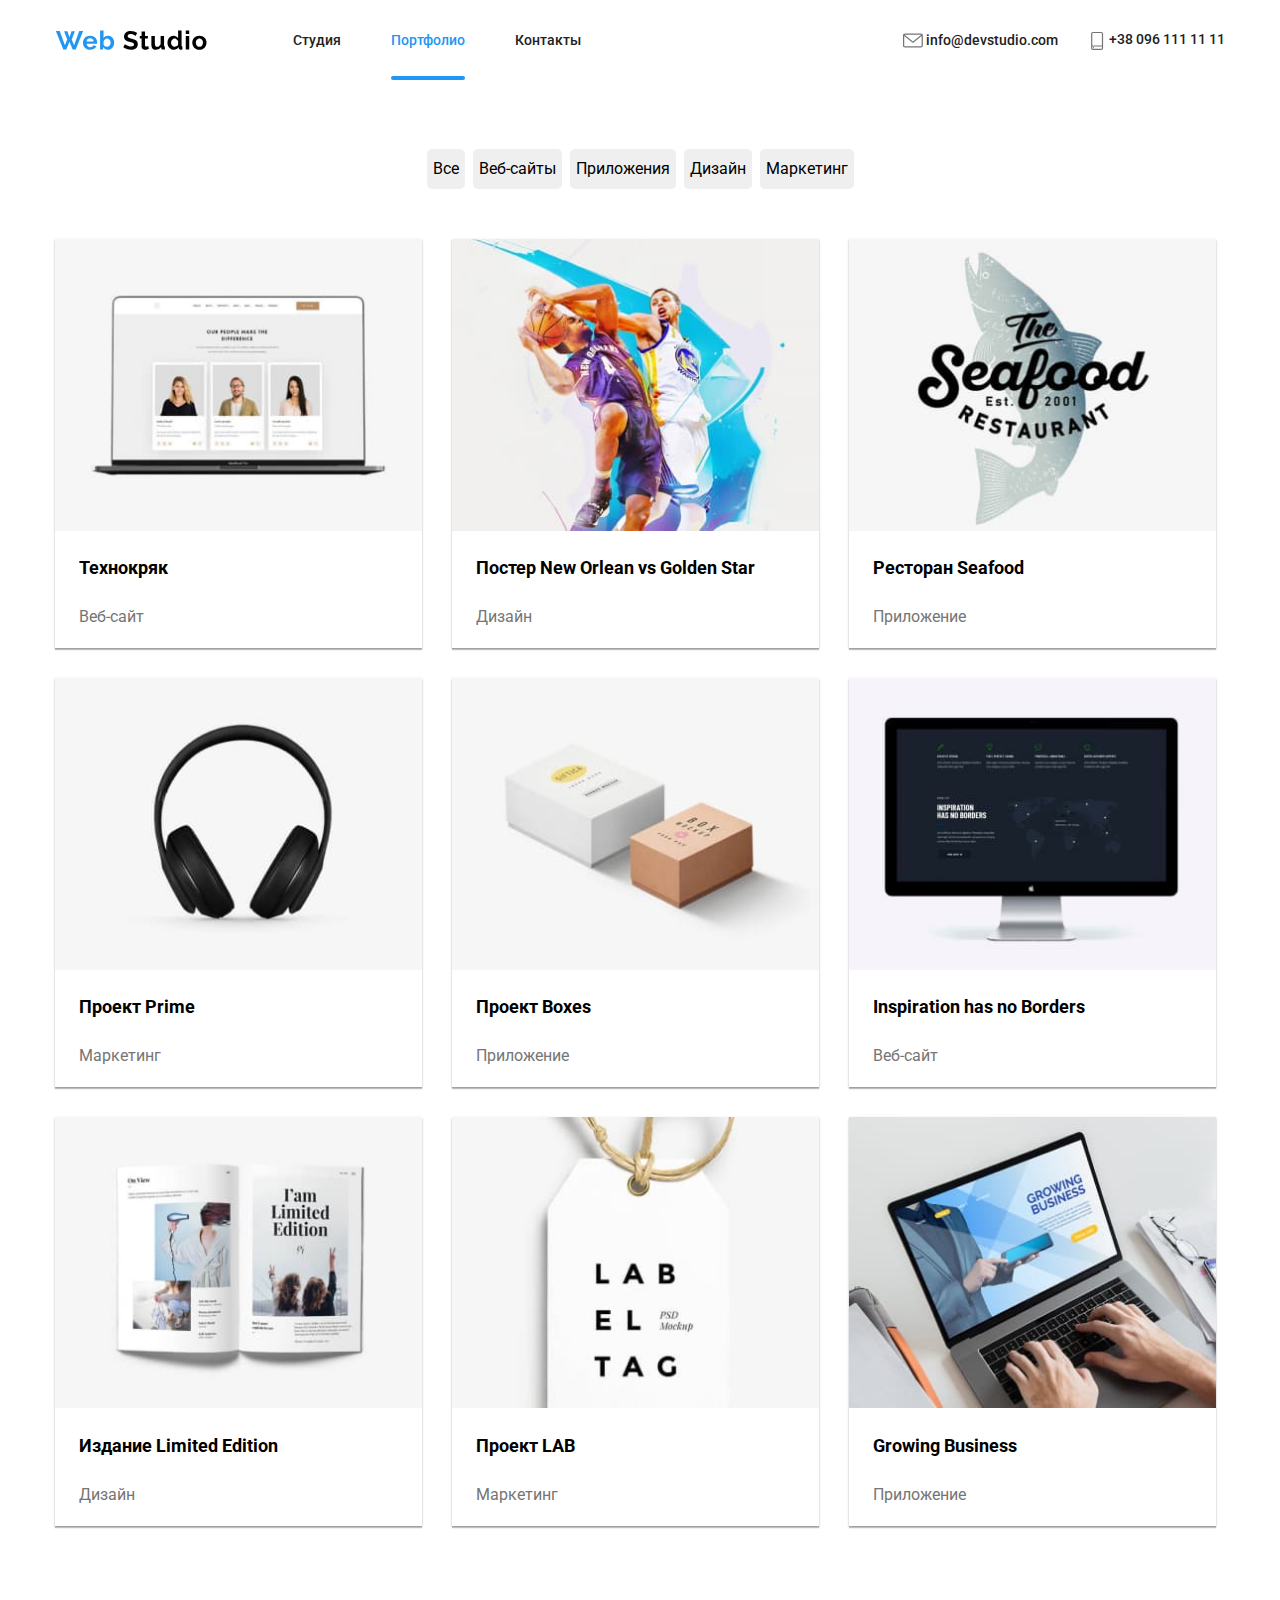
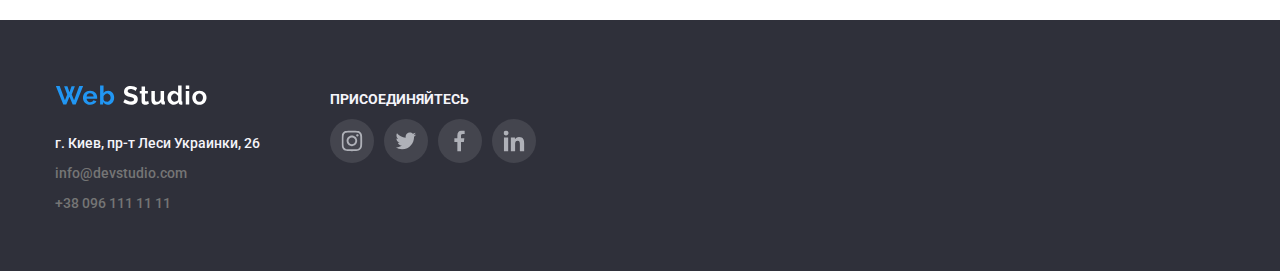
==== portfolio.html @ 3727a521 "Start" ====
<!DOCTYPE html>
<html lang="en">
  <head>
    <meta charset="UTF-8" />
    <meta name="viewport" content="width=device-width, initial-scale=1.0" />
    <link
      href="https://fonts.googleapis.com/css2?family=Roboto:wght@400;500;700;900&display=swap"
      rel="stylesheet"
    />
    <title>Портфолио</title>
    <link
      rel="stylesheet"
      href="https://cdnjs.cloudflare.com/ajax/libs/modern-normalize/0.7.0/modern-normalize.min.css"
    />
    <link rel="stylesheet" href="./styles.css" />
  </head>
  <body>
    <header>
      <nav class="container">
        <a href="./index.html">
          <svg class="svgnav-item" width="153" height="31">
            <use href="./images/symbol-defs.svg#icon-WebStudio"></use>
          </svg>
        </a>

        <ul class="nav-maincontainer">
          <li>
            <a class="nav-mainitem" href="./index.html">Студия</a>
          </li>
          <li>
            <a class="nav-mainitem selected" href="./portfolio.html"
              >Портфолио</a
            >
          </li>
          <li><a class="nav-mainitem" href="">Контакты</a></li>
        </ul>
        <address>
          <ul class="nav-adresscontainer">
            <li>
              <a href="mailto:info@devstudio.com" class="nav-adressitem">
                <svg class="svgnav-item" width="20" height="20">
                  <use href="./images/symbol-defs.svg#icon-envelope"></use>
                </svg>
                info@devstudio.com
              </a>
            </li>
            <li>
              <a href="tel:+380961111111" class="nav-adressitem">
                <svg class="svgnav-item" width="18" height="18">
                  <use href="./images/symbol-defs.svg#icon-smartphone"></use>
                </svg>
                +38 096 111 11 11
              </a>
            </li>
          </ul>
        </address>
      </nav>
    </header>

    <main>
      <h1 class="portfolio-title">
        Портфолио наших работ
      </h1>
      <ul class="button-list">
        <li><button type="button" class="button-filter">Все</button></li>
        <li><button type="button" class="button-filter">Веб-сайты</button></li>
        <li><button type="button" class="button-filter">Приложения</button></li>
        <li><button type="button" class="button-filter">Дизайн</button></li>
        <li><button type="button" class="button-filter">Маркетинг</button></li>
      </ul>
      <section class="sec-ourportfolio">
        <div class="container">
          <ul class="sec-ourportfoliolist">
            <li>
              <a href=""
                ><img src="./images/imgOptim11.jpg" width="367" alt="" />
                <div class="overley">
                  <p>
                    Lorem ipsum dolor sit amet, consectetur adipisicing elit.
                    Impedit fugiat magnam sint deserunt nihil ullam fugit
                    expedita mollitia aperiam suscipit.
                  </p>
                </div>
              </a>
              <h2>Технокряк</h2>
              <p>Веб-сайт</p>
            </li>
            <li>
              <a href=""
                ><img src="./images/imgOptim12.jpg" width="367" alt="" />
                <div class="overley">
                  <p>
                    Lorem ipsum dolor sit amet, consectetur adipisicing elit.
                    Impedit fugiat magnam sint deserunt nihil ullam fugit
                    expedita mollitia aperiam suscipit.
                  </p>
                </div>
              </a>
              <h2>Постер New Orlean vs Golden Star</h2>
              <p>Дизайн</p>
            </li>
            <li>
              <a href=""
                ><img src="./images/imgOptim13.jpg" width="367" alt="" />
                <div class="overley">
                  <p>
                    Lorem ipsum dolor sit amet, consectetur adipisicing elit.
                    Impedit fugiat magnam sint deserunt nihil ullam fugit
                    expedita mollitia aperiam suscipit.
                  </p>
                </div>
              </a>
              <h2>Ресторан Seafood</h2>
              <p>Приложение</p>
            </li>
            <li>
              <a href=""
                ><img src="./images/imgOptim14.jpg" width="367" alt="" />
                <div class="overley">
                  <p>
                    Lorem ipsum dolor sit amet, consectetur adipisicing elit.
                    Impedit fugiat magnam sint deserunt nihil ullam fugit
                    expedita mollitia aperiam suscipit.
                  </p>
                </div>
              </a>
              <h2>Проект Prime</h2>
              <p>Маркетинг</p>
            </li>
            <li>
              <a href=""
                ><img src="./images/imgOptim15.jpg" width="367" alt="" />
                <div class="overley">
                  <p>
                    Lorem ipsum dolor sit amet, consectetur adipisicing elit.
                    Impedit fugiat magnam sint deserunt nihil ullam fugit
                    expedita mollitia aperiam suscipit.
                  </p>
                </div>
              </a>
              <h2>Проект Boxes</h2>
              <p>Приложение</p>
            </li>
            <li>
              <a href=""
                ><img src="./images/imgOptim16.jpg" width="367" alt="" />
                <div class="overley">
                  <p>
                    Lorem ipsum dolor sit amet, consectetur adipisicing elit.
                    Impedit fugiat magnam sint deserunt nihil ullam fugit
                    expedita mollitia aperiam suscipit.
                  </p>
                </div>
              </a>
              <h2>Inspiration has no Borders</h2>
              <p>Веб-сайт</p>
            </li>
            <li>
              <a href=""
                ><img src="./images/imgOptim17.jpg" width="367" alt="" />
                <div class="overley">
                  <p>
                    Lorem ipsum dolor sit amet, consectetur adipisicing elit.
                    Impedit fugiat magnam sint deserunt nihil ullam fugit
                    expedita mollitia aperiam suscipit.
                  </p>
                </div>
              </a>
              <h2>Издание Limited Edition</h2>
              <p>Дизайн</p>
            </li>
            <li>
              <a href=""
                ><img src="./images/imgOptim18.jpg" width="367" alt="" />
                <div class="overley">
                  <p>
                    Lorem ipsum dolor sit amet, consectetur adipisicing elit.
                    Impedit fugiat magnam sint deserunt nihil ullam fugit
                    expedita mollitia aperiam suscipit.
                  </p>
                </div>
              </a>
              <h2>Проект LAB</h2>
              <p>Маркетинг</p>
            </li>
            <li>
              <a href=""
                ><img src="./images/imgOptim19.jpg" width="367" alt="" />
                <div class="overley">
                  <p>
                    Lorem ipsum dolor sit amet, consectetur adipisicing elit.
                    Impedit fugiat magnam sint deserunt nihil ullam fugit
                    expedita mollitia aperiam suscipit.
                  </p>
                </div>
              </a>
              <h2>Growing Business</h2>
              <p>Приложение</p>
            </li>
          </ul>
        </div>
      </section>
    </main>
    <footer>
      <div class="container foot-container">
        <div>
          <a href="./index.html">
            <svg class="svgnav-item-foot" width="153" height="31">
              <use href="./images/symbol-defs.svg#icon-WebStudio"></use>
            </svg>
          </a>
          <address>
            <p>г. Киев, пр-т Леси Украинки, 26</p>
            <p>
              <a href="" class="nav-adressitem-foot"> info@devstudio.com </a>
            </p>
            <p>
              <a href="" class="nav-adressitem-foot"> +38 096 111 11 11 </a>
            </p>
          </address>
        </div>
        <div class="cont_connect">
          <h2>Присоединяйтесь</h2>
          <ul class="buttonlinkfoot">
            <li>
              <a href="" aria-label="Instagram">
                <svg width="45" height="45" viewBox="-18 -18 70 70">
                  <use href="./images/symbol-defs.svg#icon-instagram"></use>
                </svg>
              </a>
            </li>
            <li>
              <a href="" aria-label="Twitter">
                <svg width="45" height="45" viewBox="-18 -18 70 70">
                  <use href="./images/symbol-defs.svg#icon-Twitter"></use>
                </svg>
              </a>
            </li>
            <li>
              <a href="" aria-label="Facebook">
                <svg width="45" height="45" viewBox="-18 -18 70 70">
                  <use href="./images/symbol-defs.svg#icon-Facebook"></use>
                </svg>
              </a>
            </li>
            <li>
              <a href="" aria-label="Linkedin">
                <svg width="45" height="45" viewBox="-18 -18 70 70">
                  <use href="./images/symbol-defs.svg#icon-linkedin"></use>
                </svg>
              </a>
            </li>
          </ul>
        </div>
      </div>
    </footer>
  </body>
</html>
---- styles.css ----
/* Установки для всего документа */
:root {
  --primary-text-color: #212121;
  --secondary-text-color: #757575;
  --accent-color: #2196f3;
  --primary-bg-color: #fff;
  --secondary-bg-color: #f5f4fa;
}
body {
  font-family: "Roboto", sans-serif;
  font-style: normal;
}

header {
  margin-top: 25px;
  margin-bottom: 25px;
}

ul {
  list-style: none;
  padding: 0;
  margin: 0;
}

h1 {
  font-weight: 900;
  font-size: 44px;
  line-height: 60px;
  letter-spacing: 0.06em;
  text-transform: uppercase;
}

.container {
  width: 1200px;
  padding-left: 15px;
  padding-right: 15px;
  margin: 0 auto;
}

.sec-ourside h2,
.sec-ourwork h2,
.sec-ourteam h2,
.sec-ourclients h2 {
  font-weight: bold;
  font-size: 36px;
  line-height: 42px;
  text-align: center;
  margin-top: 0;
  margin-bottom: 0;
}

/* Основной блок навигации */
.nav-mainitem {
  font-weight: 500;
  font-size: 14px;
  line-height: 16px;
  color: var(--primary-text-color);
  text-decoration: none;
  transition-property: color;
  transition-duration: 250ms;
  transition-timing-function: cubic-bezier(0.4, 0, 0.2, 1);
  transition-delay: 0;
}

.nav-mainitem:hover,
.nav-mainitem:focus {
  color: var(--accent-color);
}
.nav-mainitem.selected {
  display: inline-flex;
  position: relative;
  color: var(--accent-color);
}

.nav-mainitem.selected::after {
  position: absolute;
  bottom: -32px;
  content: "";
  width: 100%;
  height: 4px;
  background-image: url("./images/line.svg");
  border-radius: 4px;
}

nav {
  display: flex;
  align-items: center;
}

.nav-maincontainer {
  display: flex;
  margin-left: 85px;
  align-items: center;
}
.nav-maincontainer li:not(:last-child) {
  margin-right: 50px;
}

/* Блок навигации по адрессу (в шапке и в футере)*/
address {
  font-style: normal;
  font-weight: 500;
  font-size: 14px;
  line-height: 16px;
}

.nav-adressitem {
  display: inline-block;
  color: var(--primary-text-color);
  text-decoration: none;
  transition-property: color;
  transition-duration: 250ms;
  transition-timing-function: cubic-bezier(0.4, 0, 0.2, 1);
  transition-delay: 0;
}

.nav-adressitem:hover,
.nav-adressitem:focus {
  color: var(--accent-color);
  --color5: var(--accent-color);
}

.nav-adresscontainer {
  display: flex;
  align-items: center;
}

.svgnav-item {
  vertical-align: middle;
}

.nav-adresscontainer li:not(:last-child) {
  margin-right: 30px;
}

nav address {
  margin-left: auto;
}

/* Футер */
footer {
  margin-top: 94px;
  padding-top: 60px;
  padding-bottom: 60px;

  background-color: #2f303a;
  color: var(--secondary-bg-color);
}

footer h2 {
  font-weight: bold;
  font-size: 14px;
  line-height: 16px;
  text-transform: uppercase;
}

.foot-container {
  display: flex;
}
footer address {
  margin-top: 20px;
}

footer p {
  margin-bottom: 0;
}

.nav-adressitem-foot {
  color: var(--secondary-text-color);
  text-decoration: none;
  transition-property: color;
  transition-duration: 250ms;
  transition-timing-function: cubic-bezier(0.4, 0, 0.2, 1);
  transition-delay: 0;
}

.nav-adressitem-foot:hover,
.nav-adressitem-foot:focus {
  color: var(--accent-color);
}

.svgnav-item-foot {
  --color6: white;
}

.cont_connect {
  margin-left: 70px;
}

.cont_connect ul {
  display: flex;
}

.buttonlinkfoot {
  display: flex;
  justify-content: space-evenly;
}

.buttonlinkfoot li:not(:last-child) {
  margin-right: 10px;
}

.buttonlinkfoot a {
  display: block;
  border-radius: 50%;
  width: 44px;
  height: 44px;
  color: #afb1b8;
  background: rgba(255, 255, 255, 0.1);
  transition-property: color, background-color;
  transition-duration: 250ms;
  transition-timing-function: cubic-bezier(0.4, 0, 0.2, 1);
  transition-delay: 0;
}

.buttonlinkfoot a:hover {
  background-color: var(--accent-color);
  color: white;
}

.buttonlinkfoot a svg {
  fill: currentColor;
}

/* Стилизация всех кнопок */
.main-button,
.button-filter {
  font-family: inherit;
  font-size: 16px;
  line-height: 30px;
  border: none;
  outline: none;
}

/* Секция Героя */

.sec-hero h1 {
  color: var(--primary-bg-color);
  margin-top: 0;
  margin-bottom: 30;
}

.headerbkgr {
  background-image: linear-gradient(
      rgba(47, 48, 58, 0.8),
      rgba(47, 48, 58, 0.8)
    ),
    url("./images/HeaderOptim.jpg");
  height: 600px;
  max-width: 1600px;
  text-align: center;
  background-repeat: no-repeat;
  margin-left: auto;
  margin-right: auto;
  /* background-position: center; */
  padding-top: 200px;
}

.main-button {
  font-weight: bold;
  background-color: var(--accent-color);
  color: var(--primary-bg-color);
  height: 50px;
  width: 200px;
  border-radius: 5px;
  transition-property: background-color;
  transition-duration: 250ms;
  transition-timing-function: cubic-bezier(0.4, 0, 0.2, 1);
  transition-delay: 0;
}

.main-button:hover,
.main-button:focus {
  background-color: #49a5f0;
}

/* Секция "Наши сильные стороны*/
.sec-ourside {
  margin-top: 94px;
}

.sec-ourside h2 {
  display: none;
}

.sec-oursidelist {
  display: flex;
}

.sec-oursidelist > li {
  width: calc((100% - 30px * 3) / 4);
}

.sec-oursidelist > li:not(:last-child) {
  margin-right: 30px;
}

.oursidebgicon {
  display: flex;
  height: 120px;
  background-color: #f5f4fa;
  border-radius: 5px;
}

.icon-antenna,
.icon-astronaut,
.icon-clock,
.icon-diagram {
  margin: auto;
}

.sec-ourside h3 {
  font-weight: bold;
  font-size: 14px;
  line-height: 16px;
  text-transform: uppercase;

  margin-top: 30px;
}

.sec-ourside p {
  font-weight: normal;
  font-size: 14px;
  line-height: 24px;
  color: var(--secondary-text-color);

  margin-top: 10px;
}

/* Секция "Чем  мы занимаемся*/

.sec-ourwork {
  margin-top: 94px;
}

.sec-ourworklist {
  display: flex;
  margin-top: 50px;
}
.sec-ourworklist > li {
  display: flex;
  height: 294px;
  width: 370px;
  align-items: flex-end;
}

.sec-ourworklist > li:not(:last-child) {
  margin-right: 30px;
}

.sec-ourworklist > li > div {
  height: 70px;
  width: inherit;
  padding-top: 10px;
  background-image: linear-gradient(
    rgba(47, 48, 58, 0.8),
    rgba(47, 48, 58, 0.8)
  );
  text-align: center;
}

.sec-ourworklist > li:nth-child(1) {
  background-image: url("./images/boxOptim1.jpg");
}

.sec-ourworklist > li:nth-child(2) {
  background-image: url("./images/boxOptim2.jpg");
}
.sec-ourworklist > li:nth-child(3) {
  background-image: url("./images/boxOptim3.jpg");
}

.sec-ourworklist h3 {
  font-weight: bold;
  font-size: 16px;

  text-transform: uppercase;
  color: white;
}

/* Секция "Наша команда*/

.sec-ourteam {
  background-color: var(--secondary-bg-color);
  margin-top: 94px;
  padding-top: 94px;
  padding-bottom: 94px;
}
.sec-ourteam h2 {
  margin: 0;
}

.sec-ourteamlist {
  display: flex;

  margin-top: 50px;
}

.sec-ourteamlist > li {
  text-align: center;
  background-color: var(--primary-bg-color);
  box-shadow: 0px 2px 1px rgba(0, 0, 0, 0.2), 0px 1px 1px rgba(0, 0, 0, 0.14),
    0px 1px 3px rgba(0, 0, 0, 0.12);
  padding-bottom: 24px;
  border-radius: 5px;
}

.sec-ourteamlist > li:not(:last-child) {
  margin-right: 30px;
}
.sec-ourteam h3 {
  margin-top: 30px;
  margin-bottom: 0;
}
.sec-ourteam p {
  margin-top: 10px;
  margin-bottom: 0;
  color: var(--secondary-text-color);
}
.sec-ourteamlist ul {
  display: flex;

  margin-top: 16px;
}
.buttonlink {
  display: flex;
  justify-content: space-evenly;
  padding-right: 10px;
  padding-left: 10px;
}
.buttonlink a {
  display: block;
  border-radius: 50%;
  width: 44px;
  height: 44px;
  color: #afb1b8;
  /* background-color: var(--accent-color); */
  transition-property: background-color, color;
  transition-duration: 250ms;
  transition-timing-function: cubic-bezier(0.4, 0, 0.2, 1);
  transition-delay: 0;
}

.buttonlink a:hover {
  background-color: var(--accent-color);
  color: white;
}
.buttonlink a svg {
  fill: currentColor;
}

/* Секция "Постоянные клиенты*/
.sec-ourclients {
  margin-top: 94px;
}
.sec-ourclientslist {
  display: flex;

  margin-top: 50px;
}

.sec-ourclientslist > li {
  width: calc((100% - 30px * 5) / 6);
}

.sec-ourclientslist > li:not(:last-child) {
  margin-right: 30px;
}

.ourclientsicons {
  display: flex;
  height: 90px;
  border-radius: 5px;
  color: #afb1b8;
  border: 1px solid #afb1b8;
  transition-property: border, color;
  transition-duration: 250ms;
  transition-timing-function: cubic-bezier(0.4, 0, 0.2, 1);
  transition-delay: 0;
}
.ourclientsicons:hover {
  border: 1px solid var(--accent-color);
  color: var(--accent-color);
}

.icon-logo1,
.icon-logo2,
.icon-logo3,
.icon-logo4,
.icon-logo5,
.icon-logo6 {
  margin: auto;
  fill: currentColor;
}

/* Кнопки на странице портфолио */
.button-list {
  display: flex;
  justify-content: center;
  margin-top: 93px;
}
.button-list > li:not(:last-child) {
  margin-right: 8px;
}
.button-filter {
  color: inherit;
  border: none;
  height: 40px;
  border-radius: 5px;
  transition-property: background-color, color;
  transition-duration: 250ms;
  transition-timing-function: cubic-bezier(0.4, 0, 0.2, 1);
  transition-delay: 0;

  /* background-color: transparent; */
}
.button-filter:hover {
  background-color: var(--accent-color);
  color: var(--primary-bg-color);
}

/* Секция "Портфолио наших работ*/

.portfolio-title {
  display: none;
}

.sec-ourportfolio {
  margin-top: 50px;
}

.sec-ourportfolio h2 {
  font-weight: bold;
  font-size: 18px;
  line-height: 36px;
  margin-left: 24px;
}
.sec-ourportfolio p {
  font-size: 16px;
  line-height: 30px;
  color: var(--secondary-text-color);

  margin-left: 24px;
}
.sec-ourportfoliolist {
  display: flex;
  flex-wrap: wrap;
}
.sec-ourportfoliolist > li {
  box-shadow: 0px 2px 1px rgba(0, 0, 0, 0.2), 0px 1px 1px rgba(0, 0, 0, 0.14),
    0px 1px 3px rgba(0, 0, 0, 0.12);
}

.sec-ourportfoliolist > li > a {
  display: block;
  position: relative;
  overflow: hidden;
}

.sec-ourportfoliolist > li:hover .overley {
  transform: translateY(-100%);
}

.sec-ourportfoliolist > li:not(:nth-child(3n)) {
  margin-right: 30px;
}
.sec-ourportfoliolist > li:not(:nth-last-child(-n + 3)) {
  margin-bottom: 30px;
}
.overley {
  background-color: RGB(33, 150, 243, 0.8);
  position: absolute;
  height: 100%;
  top: 100%;
  transition-property: transform;
  transition-duration: 250ms;
  transition-timing-function: cubic-bezier(0.4, 0, 0.2, 1);
}
.overley p {
  color: white;
}
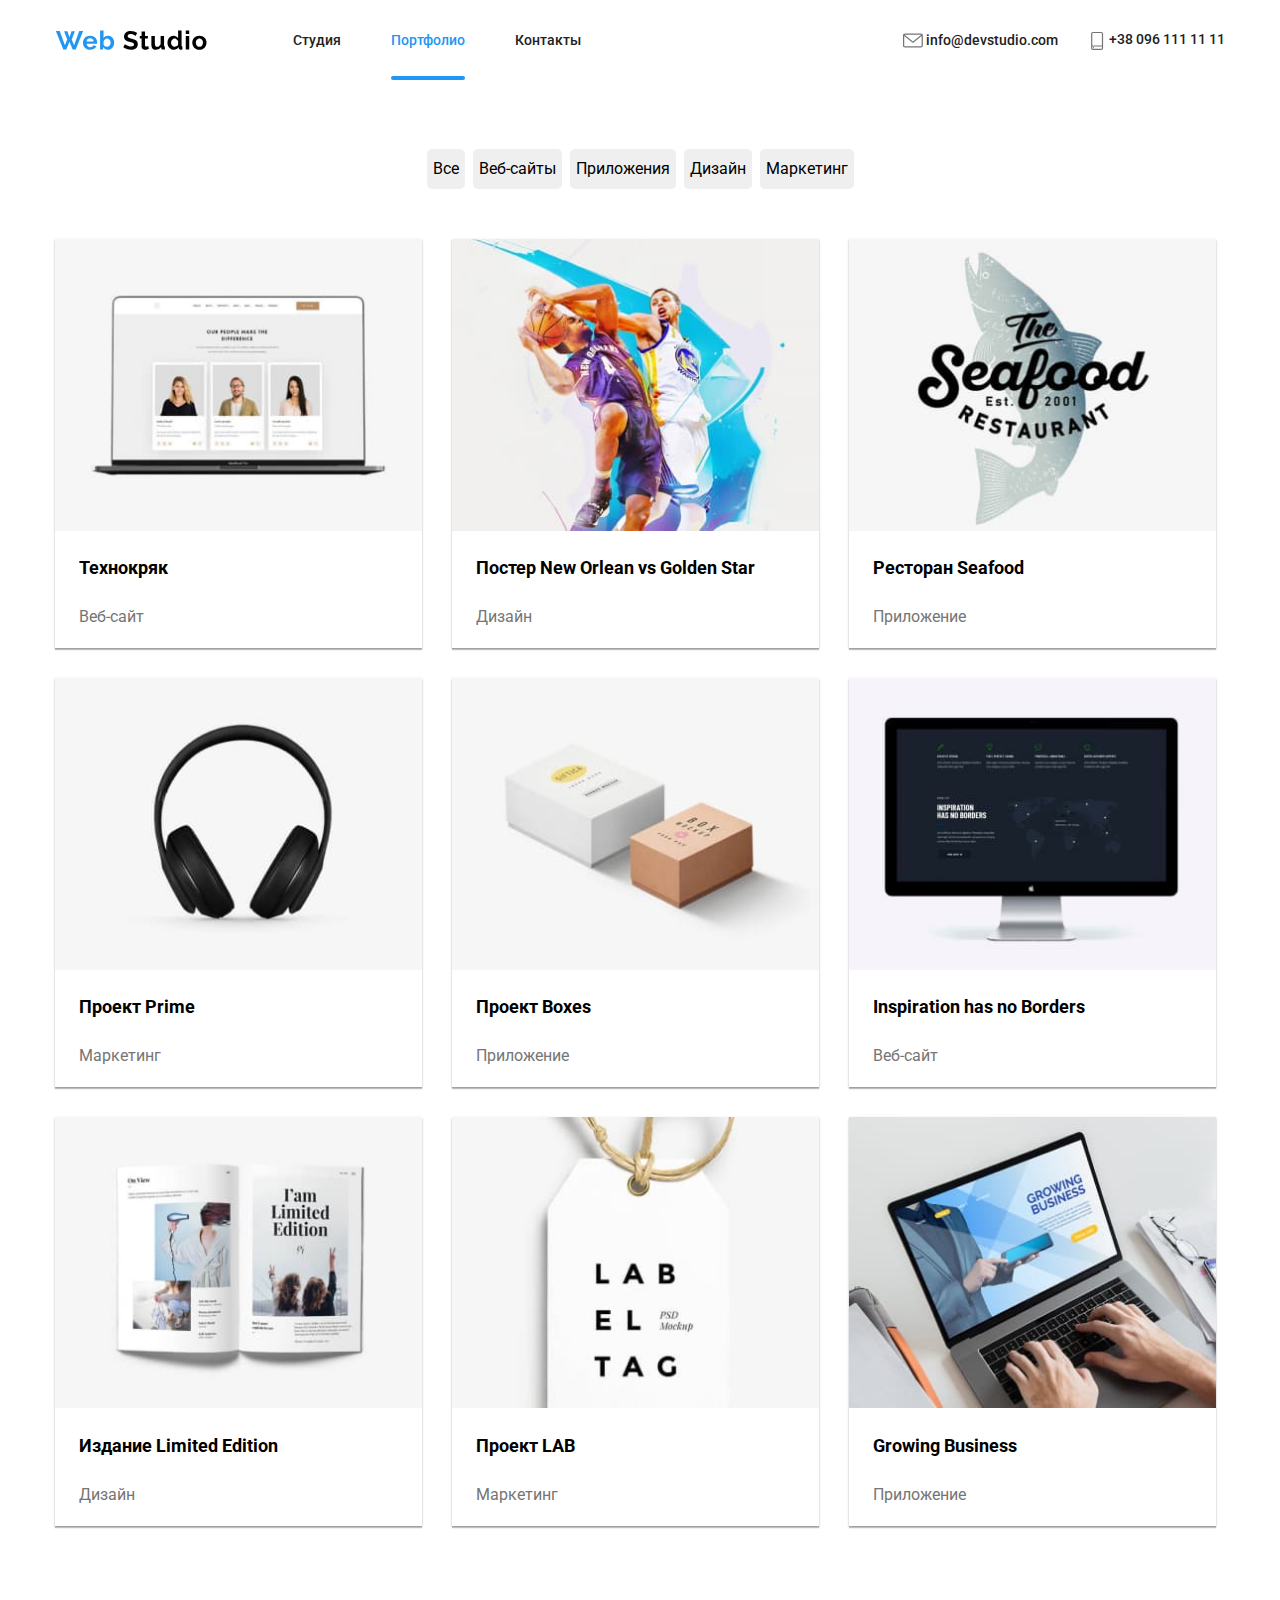
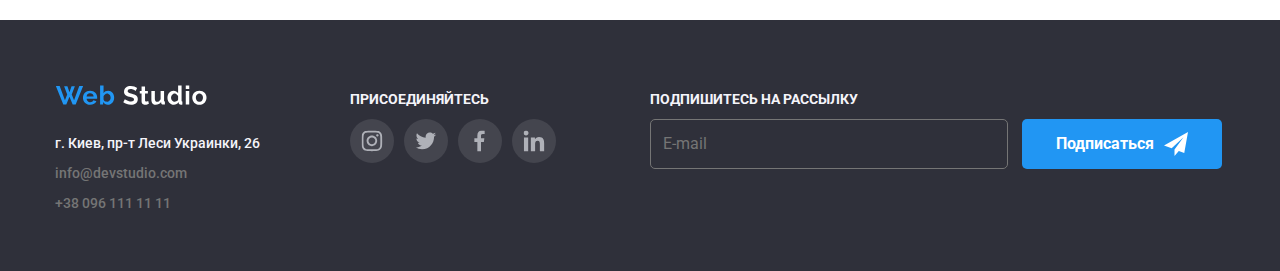
==== commit ac888053: "Finish" ====
--- a/portfolio.html
+++ b/portfolio.html
@@ -252,6 +252,13 @@
             </li>
           </ul>
         </div>
+        <div class="cont_rassilka">
+          <h2>Подпишитесь на рассылку</h2>
+          <div>
+            <input type="email" class="e-mail-foot" placeholder="E-mail" />
+            <button class="button-foot">Подписаться</button>
+          </div>
+        </div>
       </div>
     </footer>
   </body>
--- a/styles.css
+++ b/styles.css
@@ -7,7 +7,7 @@
   --secondary-bg-color: #f5f4fa;
 }
 body {
-  font-family: "Roboto", sans-serif;
+  font-family: "Roboto";
   font-style: normal;
 }
 
@@ -184,7 +184,7 @@
 }
 
 .cont_connect {
-  margin-left: 70px;
+  margin-left: 90px;
 }
 
 .cont_connect ul {
@@ -222,9 +222,346 @@
   fill: currentColor;
 }
 
+.cont_rassilka {
+  margin-left: 94px;
+}
+
+.e-mail-foot {
+  display: inline-flex;
+  width: 358px;
+  padding-top: 15px;
+  padding-bottom: 15px;
+  padding-left: 12px;
+  font-size: 16px;
+  border-radius: 5px;
+  color: var(--secondary-text-color);
+  background-color: #2f303a;
+  border: 1px solid var(--secondary-text-color);
+  outline: none;
+}
+
+.button-foot {
+  display: inline-flex;
+  align-items: center;
+  justify-content: center;
+  font-weight: bold;
+  margin-left: 10px;
+  background-color: var(--accent-color);
+  color: var(--primary-bg-color);
+  height: 50px;
+  width: 200px;
+  border-radius: 5px;
+  transition-property: background-color;
+  transition-duration: 250ms;
+  transition-timing-function: cubic-bezier(0.4, 0, 0.2, 1);
+  transition-delay: 0;
+}
+
+.button-foot::after {
+  margin-left: 10px;
+  content: "";
+  width: 24px;
+  height: 24px;
+  background-image: url(./images/iconsend.svg);
+  /* background-color: blue; */
+  background-size: contain;
+}
+.button-foot:hover,
+.button-foot:focus {
+  background-color: #49a5f0;
+}
+/* Модальные окна */
+.backdrop {
+  position: fixed;
+  top: 0;
+  left: 0;
+  width: 100%;
+  height: 100%;
+  background-color: rgba(0, 0, 0, 0.2);
+}
+.backdrop.is-hidden {
+  opacity: 0;
+  pointer-events: none;
+}
+
+.modal {
+  position: absolute;
+  width: 528px;
+  height: 581px;
+  padding: 40px;
+  color: var(--secondary-text-color);
+
+  text-align: center;
+
+  background-color: white;
+  top: 50%;
+  left: 50%;
+  transform: translate(-50%, -50%);
+  border-radius: 5px;
+  box-shadow: 0px 1px 1px rgba(0, 0, 0, 0.12), 0px 4px 4px rgba(0, 0, 0, 0.06),
+    1px 4px 6px rgba(0, 0, 0, 0.16);
+}
+
+.modal h2 {
+  margin: 0;
+  font-size: 20px;
+  color: var(--primary-text-color);
+}
+
+.button-close {
+  position: absolute;
+  top: 8px;
+  right: 8px;
+  height: 30px;
+  width: 30px;
+  background-color: #fff;
+  border-radius: 50%;
+  border: 1px solid #d1cfcf;
+  outline: none;
+}
+
+.button-close:hover {
+  fill: var(--accent-color);
+}
+
+.form-field {
+  position: relative;
+  margin-top: 30px;
+}
+
+.form-input {
+  width: 100%;
+  padding-top: 10px;
+  padding-bottom: 10px;
+  padding-left: 42px;
+  font-size: 14px;
+  border-radius: 5px;
+  border: 1px solid #d1cfcf;
+  outline: none;
+}
+.form-input:focus {
+  border: 1px solid var(--accent-color);
+}
+
+.form-input:focus + .form-label {
+  transform: translate(-20px, -40px);
+  font-size: 12px;
+  color: var(--accent-color);
+}
+
+.form-input:not(:placeholder-shown) + .form-label {
+  transform: translate(-20px, -40px);
+  font-size: 12px;
+}
+.form-input:focus ~ .icon-Human {
+  fill: var(--accent-color);
+}
+
+.form-label {
+  position: absolute;
+  top: 50%;
+  left: 42px;
+  transform: translateY(-50%);
+  transition-duration: 250ms;
+  transition-timing-function: cubic-bezier(0.4, 0, 0.2, 1);
+}
+.icon-Human {
+  position: absolute;
+  display: inline-block;
+  transform: translateY(-50%);
+  top: 50%;
+  left: 16px;
+}
+
+.form-tel {
+  position: relative;
+  margin-top: 30px;
+}
+
+.form-inputtel {
+  width: 100%;
+  padding-top: 10px;
+  padding-bottom: 10px;
+  padding-left: 42px;
+  font-size: 14px;
+  border-radius: 5px;
+  border: 1px solid #d1cfcf;
+  outline: none;
+}
+.form-inputtel:focus {
+  border: 1px solid var(--accent-color);
+}
+
+.form-inputtel:focus + .form-label-tel {
+  transform: translate(-20px, -40px);
+  font-size: 12px;
+  color: var(--accent-color);
+}
+
+.form-inputtel:not(:placeholder-shown) + .form-label-tel {
+  transform: translate(-20px, -40px);
+  font-size: 12px;
+}
+.form-inputtel:focus ~ .icon-Trubka {
+  fill: var(--accent-color);
+}
+
+.form-label-tel {
+  position: absolute;
+  top: 50%;
+  left: 42px;
+  transform: translateY(-50%);
+  transition-duration: 250ms;
+  transition-timing-function: cubic-bezier(0.4, 0, 0.2, 1);
+}
+.icon-Trubka {
+  position: absolute;
+  display: inline-block;
+  transform: translateY(-50%);
+  top: 50%;
+  left: 16px;
+}
+.form-mail {
+  position: relative;
+  margin-top: 30px;
+}
+
+.form-inputmail {
+  width: 100%;
+  padding-top: 10px;
+  padding-bottom: 10px;
+  padding-left: 42px;
+  font-size: 14px;
+  border-radius: 5px;
+  border: 1px solid #d1cfcf;
+  outline: none;
+}
+.form-inputmail:focus {
+  border: 1px solid var(--accent-color);
+}
+
+.form-inputmail:focus + .form-label-mail {
+  transform: translate(-20px, -40px);
+  font-size: 12px;
+  color: var(--accent-color);
+}
+
+.form-inputmail:not(:placeholder-shown) + .form-label-mail {
+  transform: translate(-20px, -40px);
+  font-size: 12px;
+}
+.form-inputmail:focus ~ .icon-Konvert {
+  fill: var(--accent-color);
+}
+
+.form-label-mail {
+  position: absolute;
+  top: 50%;
+  left: 42px;
+  transform: translateY(-50%);
+  transition-duration: 250ms;
+  transition-timing-function: cubic-bezier(0.4, 0, 0.2, 1);
+}
+.icon-Konvert {
+  position: absolute;
+  display: inline-block;
+  transform: translateY(-50%);
+  top: 50%;
+  left: 16px;
+}
+.form-komment {
+  position: relative;
+  margin-top: 30px;
+}
+
+.form-areakomment {
+  width: 100%;
+  height: 120px;
+  padding-top: 10px;
+  padding-bottom: 10px;
+  padding-left: 20px;
+  font-size: 14px;
+  border-radius: 5px;
+  border: 1px solid #d1cfcf;
+  outline: none;
+  resize: none;
+}
+.form-areakomment:focus {
+  border: 1px solid var(--accent-color);
+}
+
+.form-areakomment:focus + .form-label-komm {
+  transform: translate(3px, -40px);
+  font-size: 12px;
+  color: var(--accent-color);
+}
+
+.form-areakomment:not(:placeholder-shown) + .form-label-komm {
+  transform: translate(3px, -40px);
+  font-size: 12px;
+}
+
+.form-label-komm {
+  position: absolute;
+  top: 18px;
+  left: 20px;
+  transform: translateY(-50%);
+  transition-duration: 250ms;
+  transition-timing-function: cubic-bezier(0.4, 0, 0.2, 1);
+}
+
+.form-check {
+  margin-top: 20px;
+  margin-bottom: 30px;
+  font-size: 14px;
+}
+
+.label-check {
+  display: flex;
+  align-items: center;
+  justify-content: space-evenly;
+}
+
+.checkbox {
+  appearance: none;
+  position: absolute;
+}
+.checkbox:checked + .icon {
+  border: none;
+  background-image: url(./images/iconcheck.svg);
+  background-size: contain;
+}
+.icon {
+  display: inline-block;
+  width: 16px;
+  height: 15px;
+  border: 2px solid #2a2a2a;
+  border-radius: 4px;
+}
+
+.form-sendbutton {
+  font-weight: bold;
+  background-color: var(--accent-color);
+  color: var(--primary-bg-color);
+  height: 50px;
+  width: 200px;
+  border-radius: 5px;
+  box-shadow: 0px 4px 4px rgba(0, 0, 0, 0.15);
+  transition-property: background-color;
+  transition-duration: 250ms;
+  transition-timing-function: cubic-bezier(0.4, 0, 0.2, 1);
+}
+
+.form-sendbutton:hover,
+.form-sendbutton:focus {
+  background-color: #49a5f0;
+}
+
 /* Стилизация всех кнопок */
 .main-button,
-.button-filter {
+.button-filter,
+.form-sendbutton,
+.button-foot {
   font-family: inherit;
   font-size: 16px;
   line-height: 30px;
